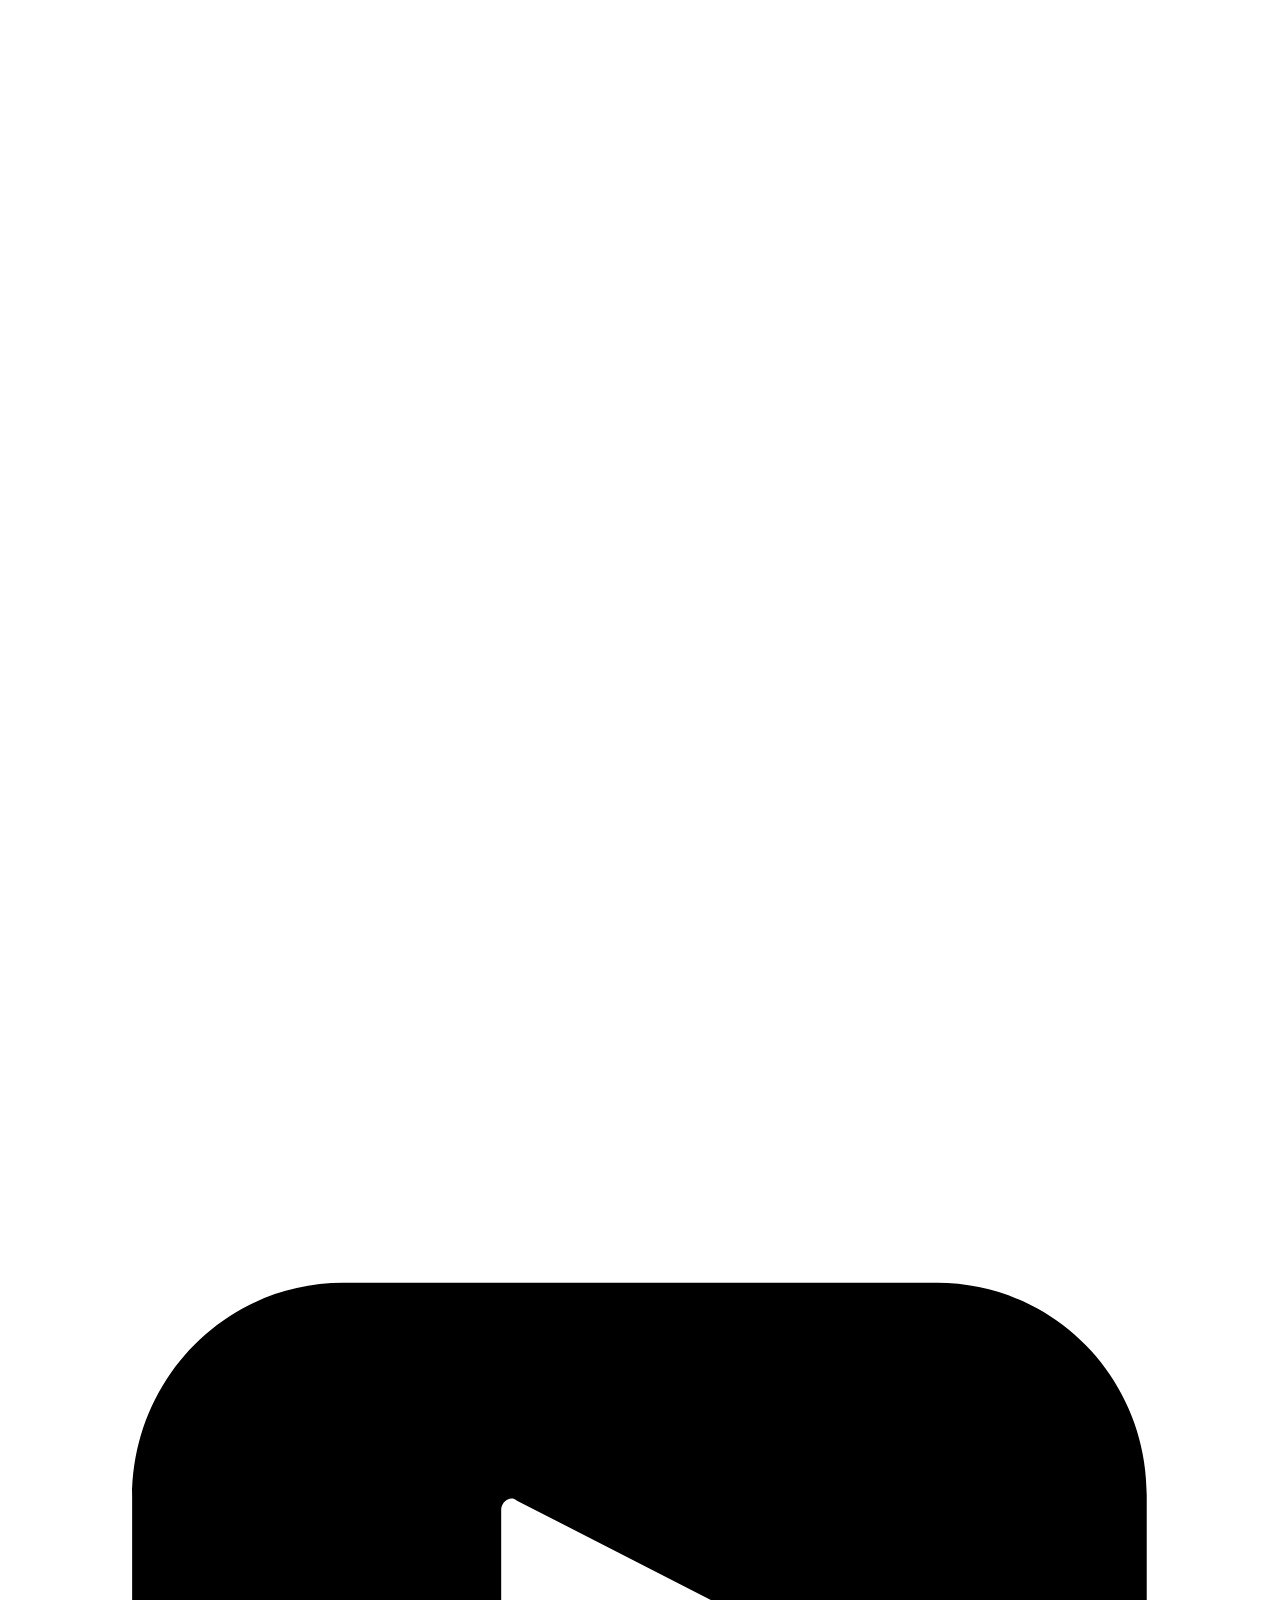
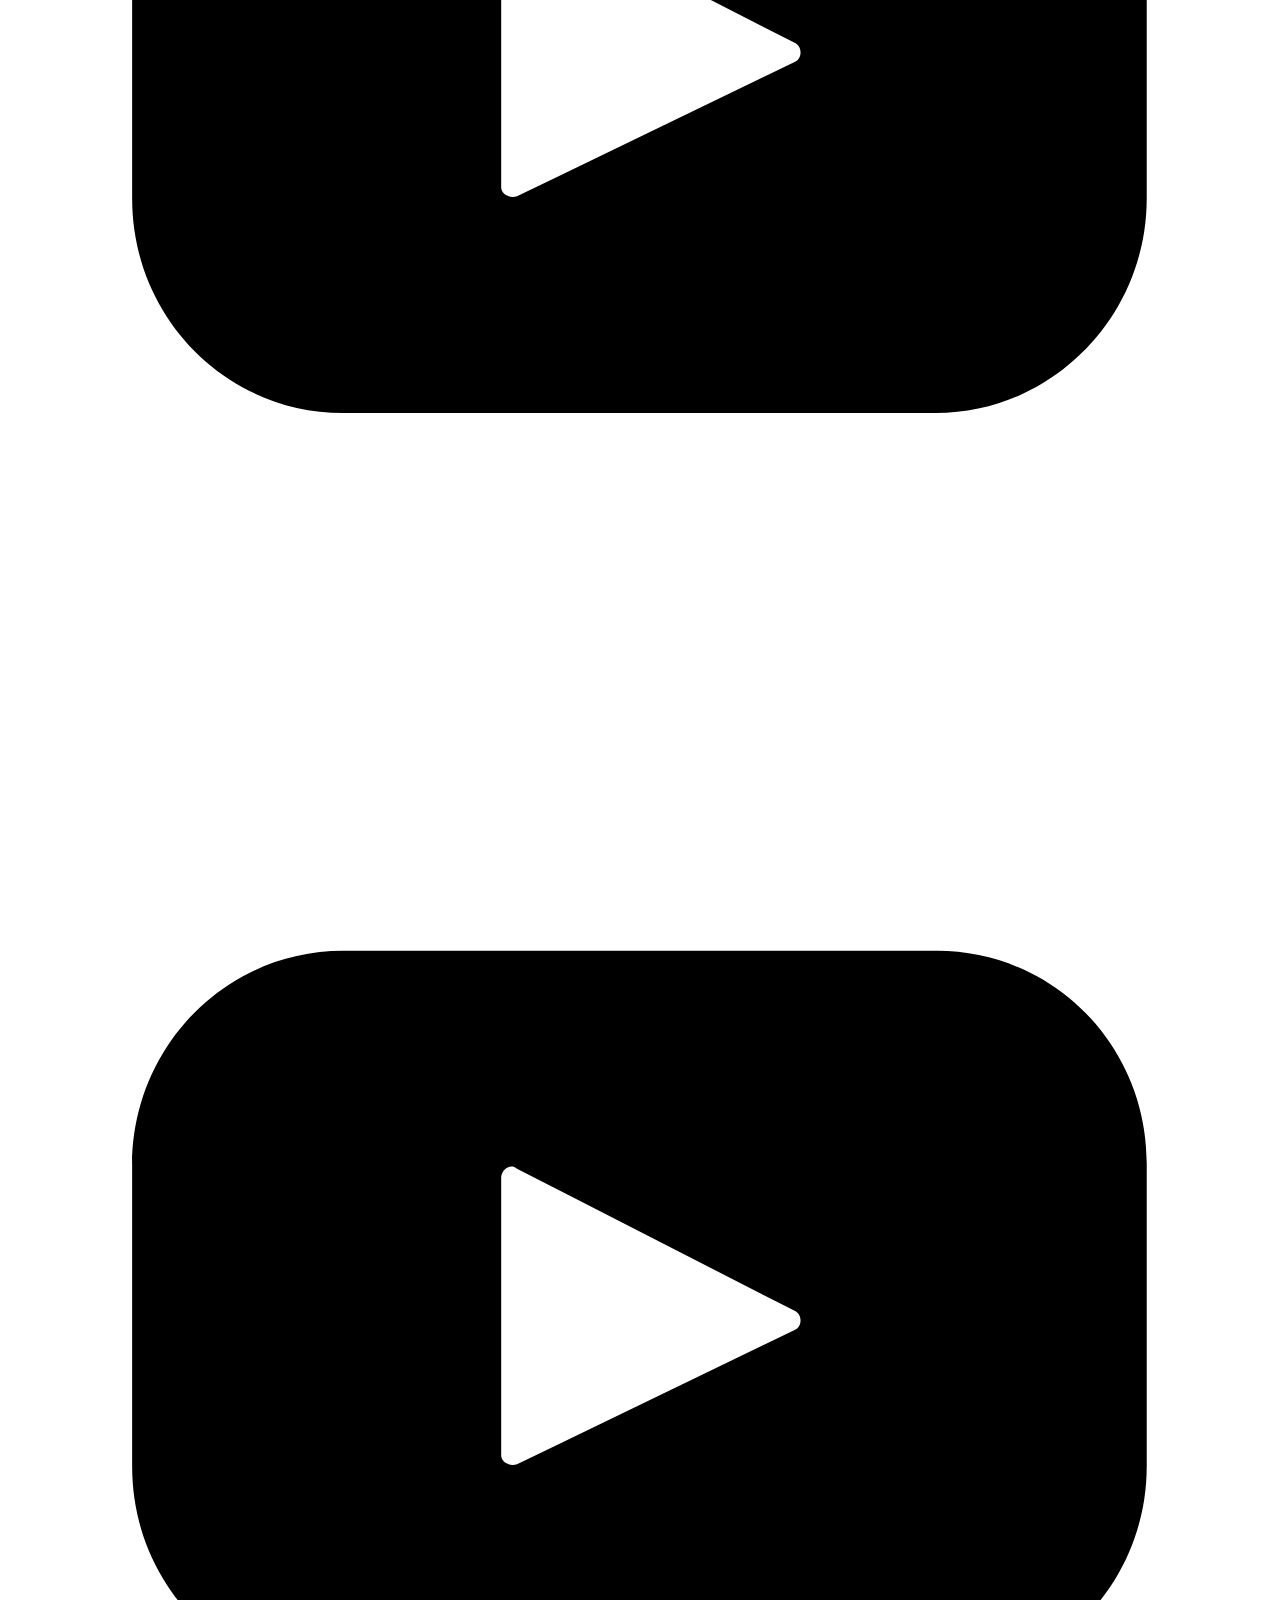
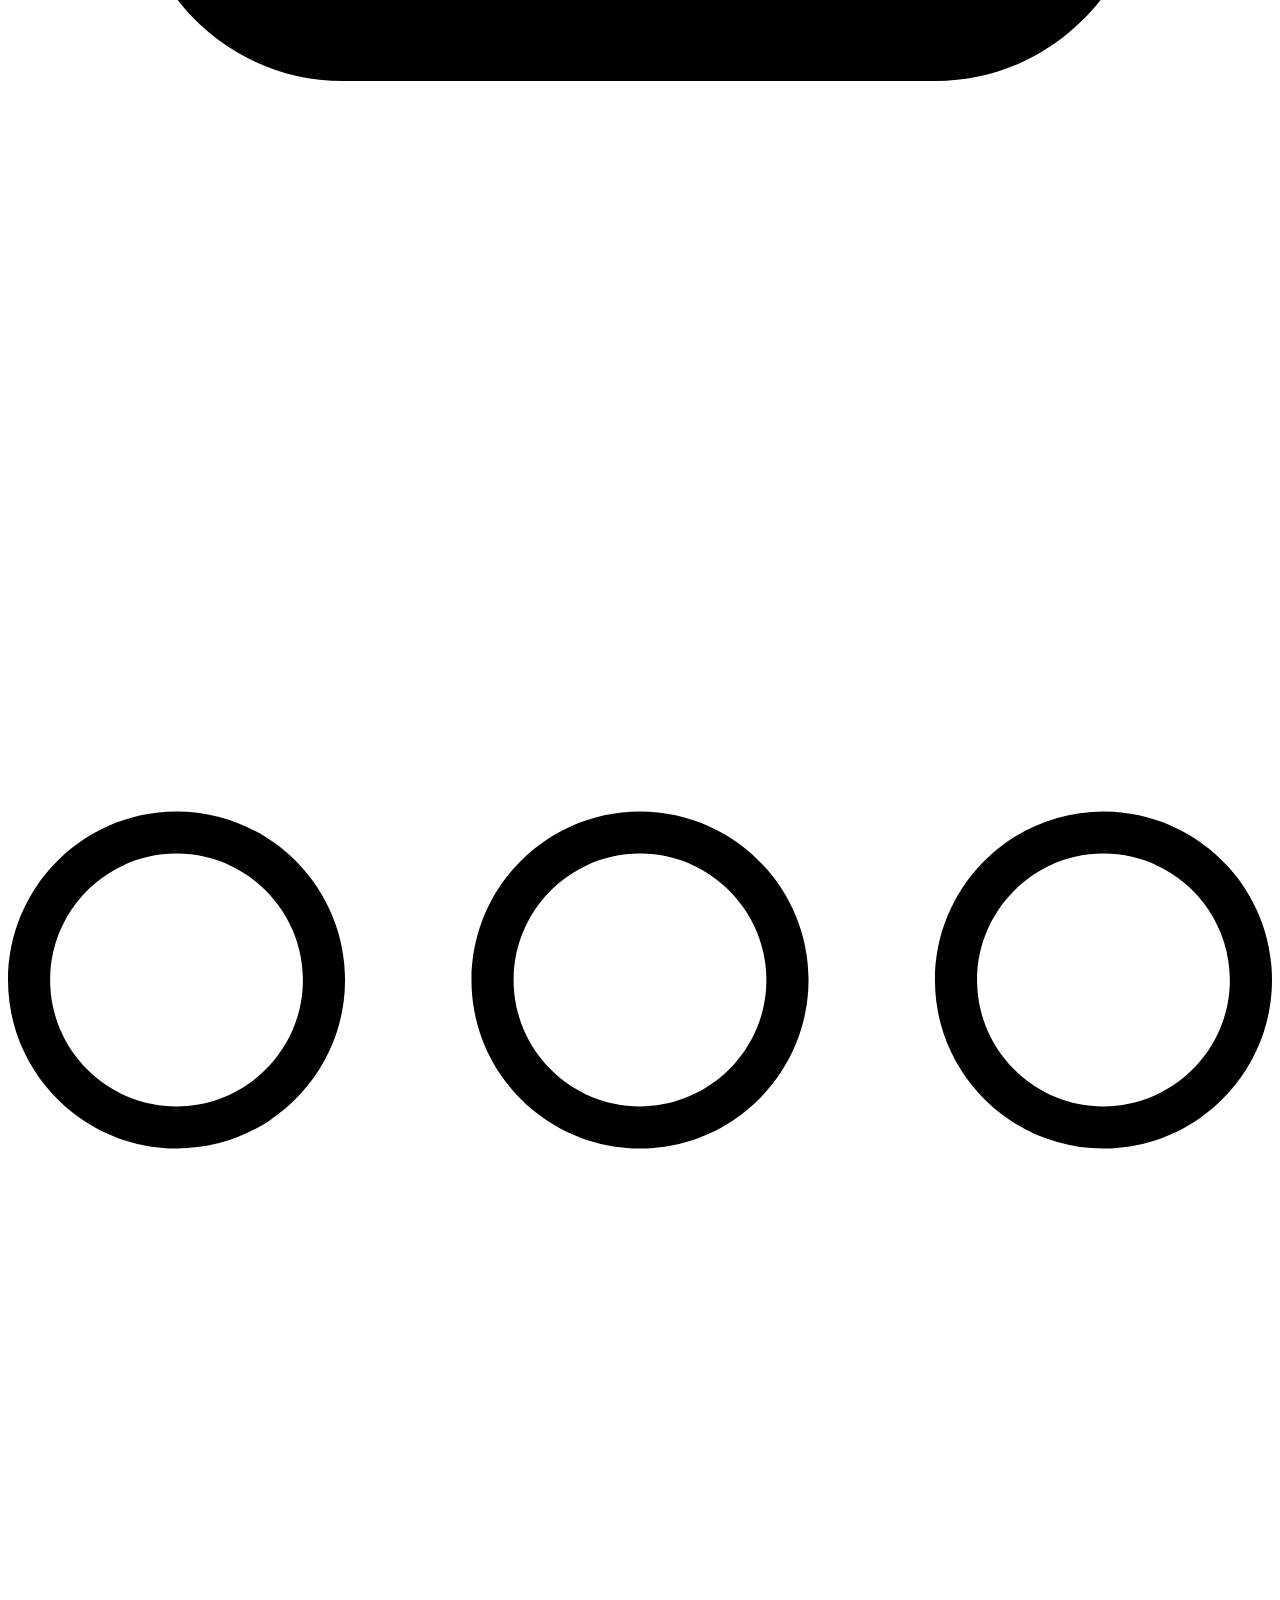
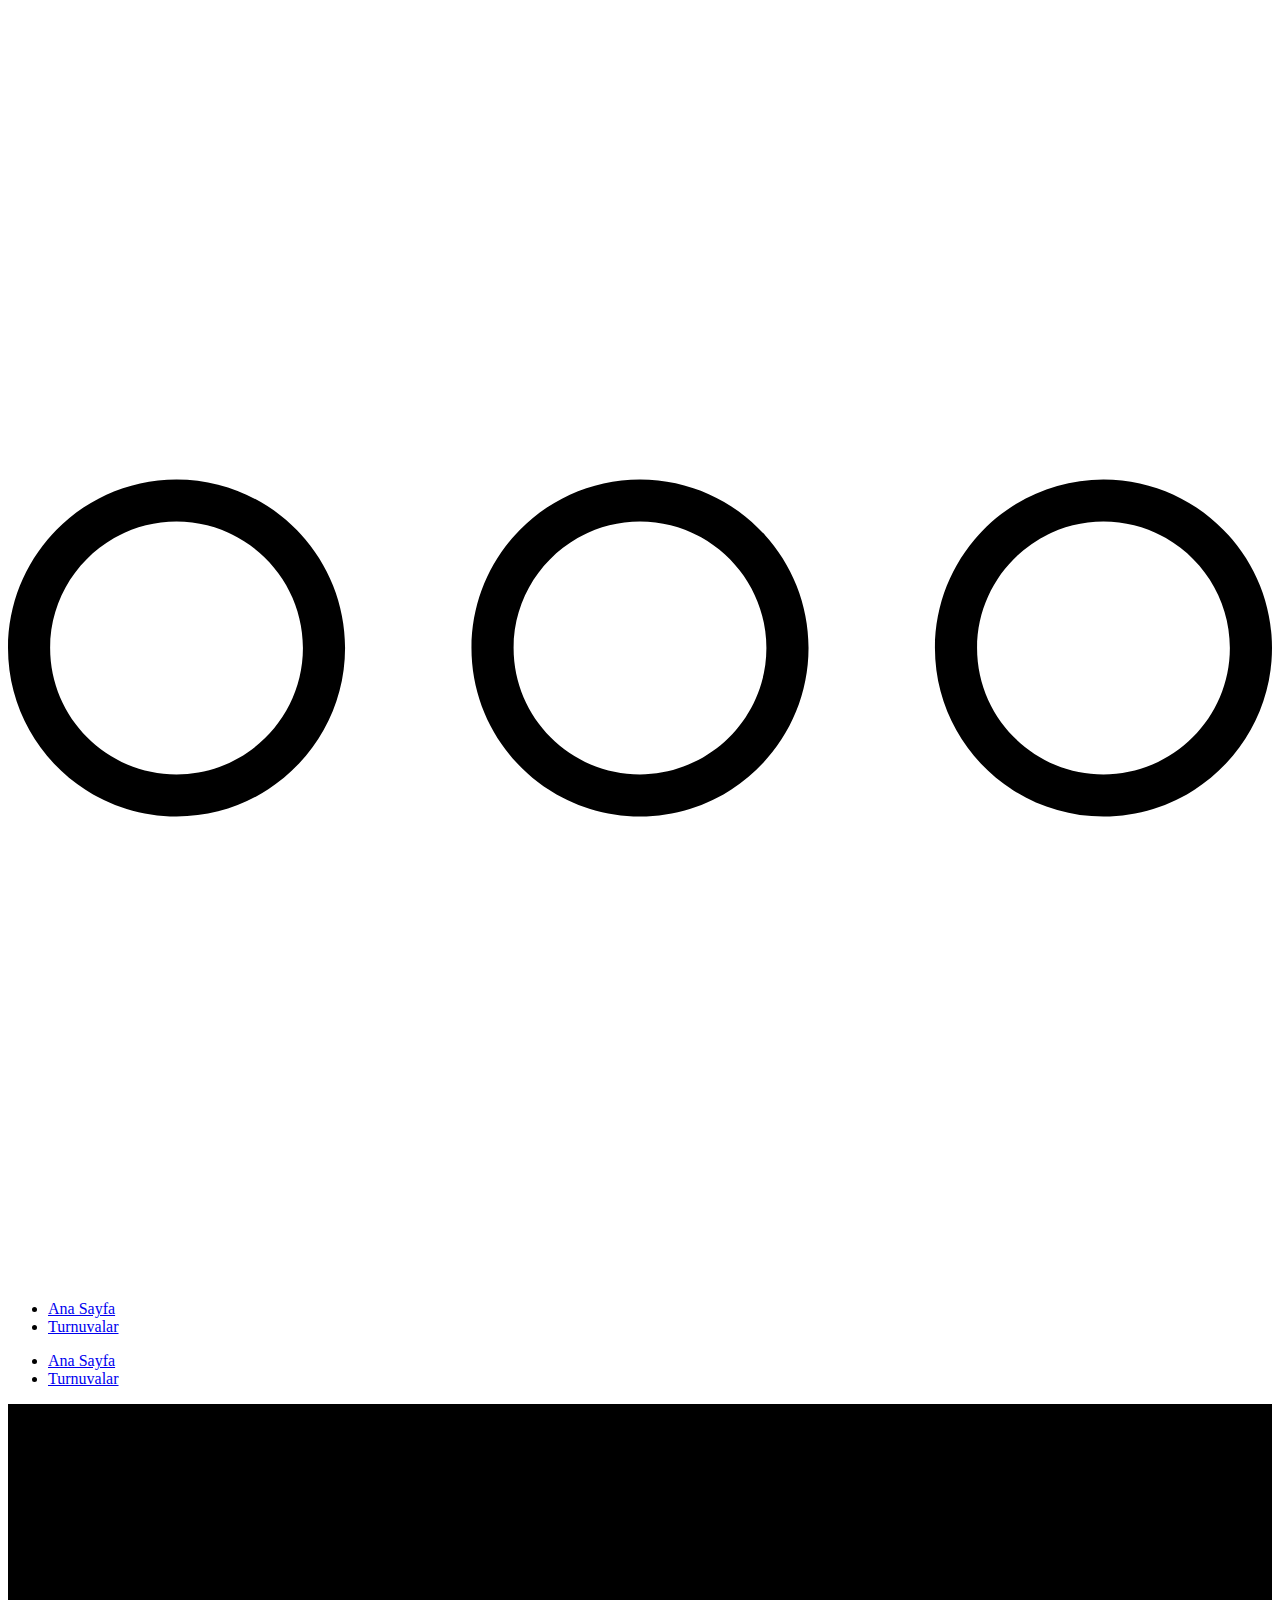
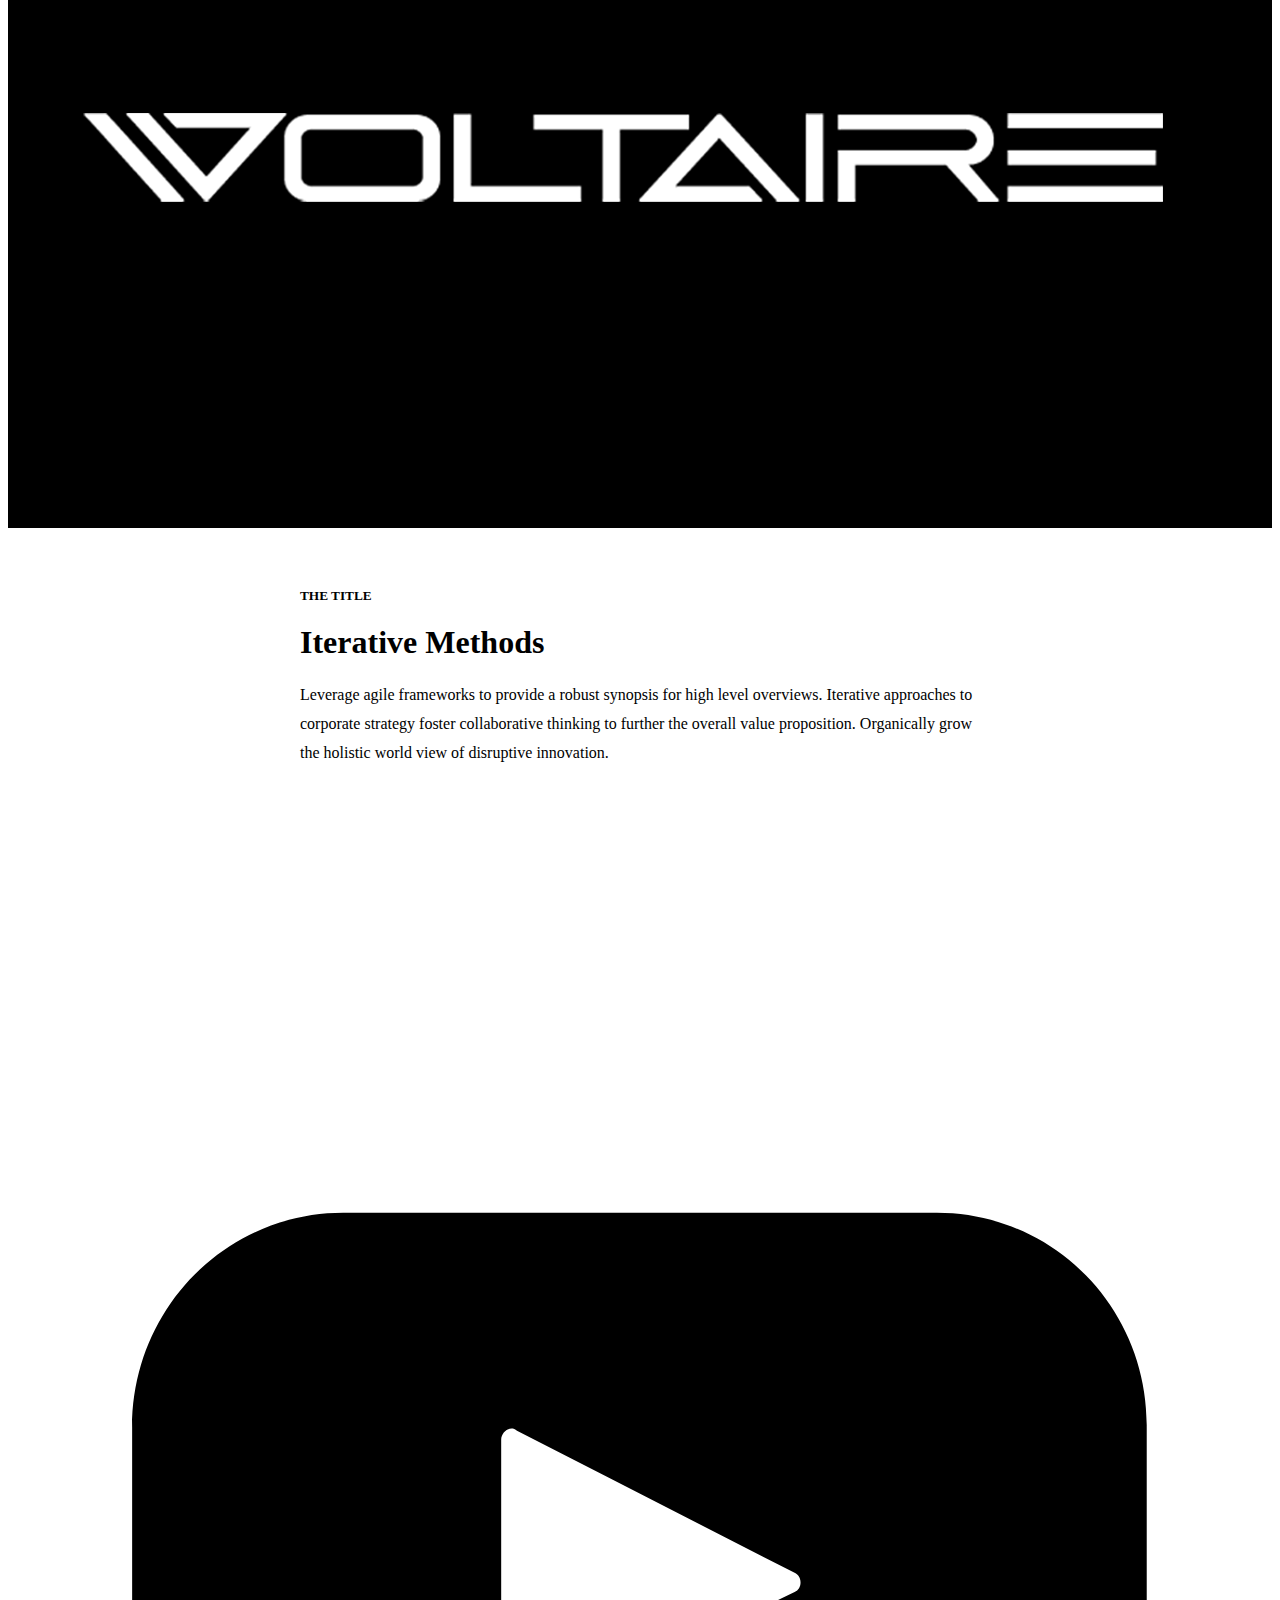
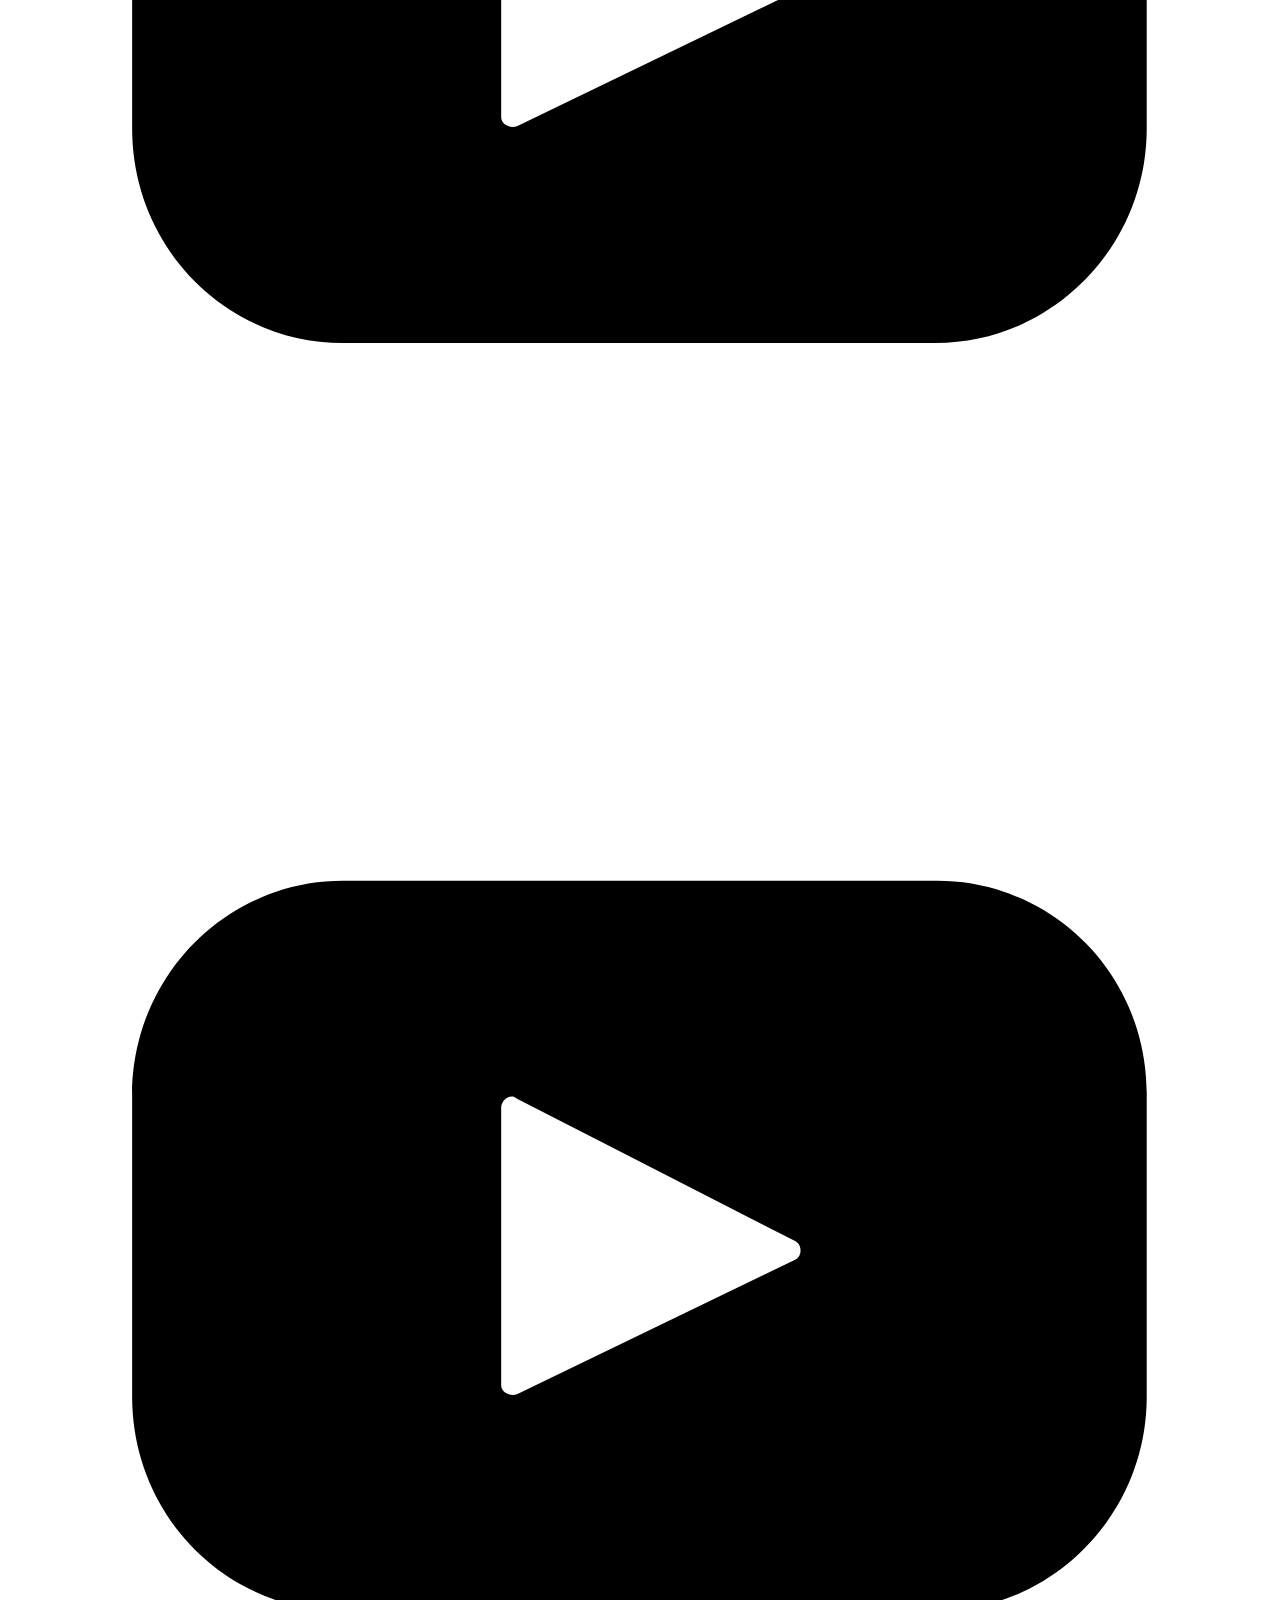
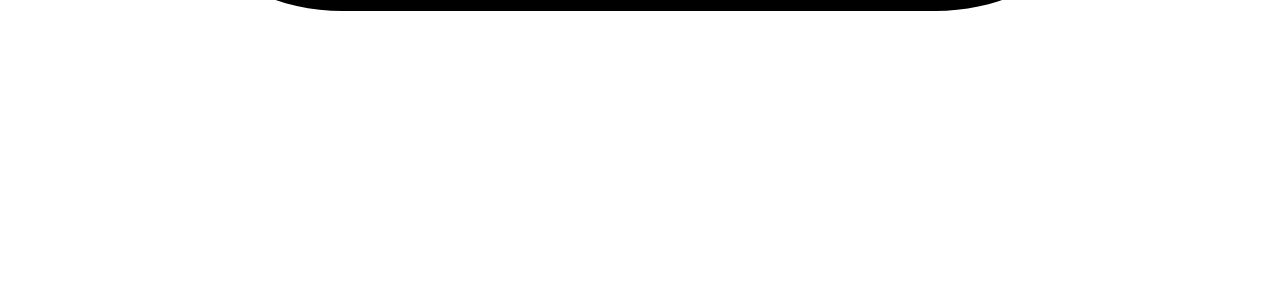
==== index.html @ 512071a7 "1.1" ====
<!DOCTYPE html>
<html style="font-size: 16px;">
  <head>
    <meta name="viewport" content="width=device-width, initial-scale=1.0">
    <meta charset="utf-8">
    <meta name="keywords" content="Iterative Methods">
    <meta name="description" content="">
    <meta name="page_type" content="np-template-header-footer-from-plugin">
    <title>Ana Sayfa</title>
    <link rel="stylesheet" href="nicepage.css" media="screen">
<link rel="stylesheet" href="Ana-Sayfa.css" media="screen">
    <script class="u-script" type="text/javascript" src="jquery.js" defer=""></script>
    <script class="u-script" type="text/javascript" src="nicepage.js" defer=""></script>
    <meta name="generator" content="Nicepage 3.3.7, nicepage.com">
    <link id="u-theme-google-font" rel="stylesheet" href="https://fonts.googleapis.com/css?family=Roboto:100,100i,300,300i,400,400i,500,500i,700,700i,900,900i|Open+Sans:300,300i,400,400i,600,600i,700,700i,800,800i">
    
    
    
    <script type="application/ld+json">{
		"@context": "http://schema.org",
		"@type": "Organization",
		"name": "site1",
		"url": "index.html",
		"logo": "images/Balksz-1.png",
		"sameAs": [
				"https://youtube.com/channel/UCOImsyqWCItpZQDWLKlPGmw",
				"https://youtube.com/channel/UCOImsyqWCItpZQDWLKlPGmw"
		]
}</script>
    <meta property="og:title" content="Ana Sayfa">
    <meta property="og:type" content="website">
    <meta name="theme-color" content="#478ac9">
    <link rel="canonical" href="index.html">
    <meta property="og:url" content="index.html">
  </head>
  <body data-home-page="Ana-Sayfa.html" data-home-page-title="Ana Sayfa" class="u-body"><header class="u-align-center-sm u-align-center-xs u-black u-clearfix u-header u-header" id="sec-87ba"><div class="u-clearfix u-sheet u-sheet-1">
        <a href="woltaire.go" class="u-image u-logo u-image-1" data-image-width="1000" data-image-height="1000" title="a">
          <img src="images/Balksz-1.png" class="u-logo-image u-logo-image-1" data-image-width="325">
        </a>
        <div class="u-social-icons u-spacing-10 u-social-icons-1">
          <a class="u-social-url" target="_blank" href="https://youtube.com/channel/UCOImsyqWCItpZQDWLKlPGmw"><span class="u-icon u-icon-circle u-social-type-logo u-social-youtube u-icon-1"><svg class="u-svg-link" preserveAspectRatio="xMidYMin slice" viewBox="0 0 112 112" style=""><use xmlns:xlink="http://www.w3.org/1999/xlink" xlink:href="#svg-aac1"></use></svg><svg xmlns="http://www.w3.org/2000/svg" xmlns:xlink="http://www.w3.org/1999/xlink" version="1.1" xml:space="preserve" class="u-svg-content" viewBox="0 0 112 112" x="0px" y="0px" id="svg-aac1"><path d="M82.3,24H29.7C19.3,24,11,32.5,11,43v26.7c0,10.5,8.3,19,18.7,19h52.5c10.3,0,18.7-8.5,18.7-19V43 C101,32.5,92.7,24,82.3,24L82.3,24z M69.7,57.6L45.1,69.5c-0.7,0.2-1.4-0.2-1.4-0.8V44.1c0-0.7,0.8-1.3,1.4-0.8l24.6,12.6 C70.4,56.2,70.4,57.3,69.7,57.6L69.7,57.6z"></path></svg></span>
          </a>
        </div>
        <nav class="u-align-left u-menu u-menu-dropdown u-offcanvas u-menu-1" data-responsive-from="MD">
          <div class="menu-collapse" style="font-size: 1rem; font-weight: 700; text-transform: uppercase;">
            <a class="u-active-black u-black u-border-2 u-border-active-grey-40 u-border-hover-white u-border-no-left u-border-no-right u-border-no-top u-border-white u-button-style u-custom-left-right-menu-spacing u-custom-padding-bottom u-custom-text-active-color u-custom-text-color u-custom-text-hover-color u-custom-text-shadow u-custom-top-bottom-menu-spacing u-hover-black u-nav-link u-text-body-color" href="#" style="text-shadow: 2px 2px 8px rgba(0,0,0,0.4);">
              <svg class="u-svg-link" preserveAspectRatio="xMidYMin slice" viewBox="0 0 60 60" style=""><use xmlns:xlink="http://www.w3.org/1999/xlink" xlink:href="#svg-4410"></use></svg>
              <svg xmlns="http://www.w3.org/2000/svg" xmlns:xlink="http://www.w3.org/1999/xlink" version="1.1" xml:space="preserve" class="u-svg-content" viewBox="0 0 60 60" x="0px" y="0px" id="svg-4410" style="enable-background:new 0 0 60 60;"><g><path d="M8,22c-4.411,0-8,3.589-8,8s3.589,8,8,8s8-3.589,8-8S12.411,22,8,22z M8,36c-3.309,0-6-2.691-6-6s2.691-6,6-6s6,2.691,6,6   S11.309,36,8,36z"></path><path d="M52,22c-4.411,0-8,3.589-8,8s3.589,8,8,8s8-3.589,8-8S56.411,22,52,22z M52,36c-3.309,0-6-2.691-6-6s2.691-6,6-6   s6,2.691,6,6S55.309,36,52,36z"></path><path d="M30,22c-4.411,0-8,3.589-8,8s3.589,8,8,8s8-3.589,8-8S34.411,22,30,22z M30,36c-3.309,0-6-2.691-6-6s2.691-6,6-6   s6,2.691,6,6S33.309,36,30,36z"></path>
</g></svg>
            </a>
          </div>
          <div class="u-custom-menu u-nav-container">
            <ul class="u-nav u-spacing-30 u-unstyled u-nav-1"><li class="u-nav-item"><a class="u-active-black u-black u-border-2 u-border-active-grey-40 u-border-hover-white u-border-no-left u-border-no-right u-border-no-top u-border-white u-button-style u-hover-black u-nav-link u-text-active-grey-40 u-text-hover-white u-text-white" href="Page-1.html" style="padding: 10px 0px;">Ana Sayfa</a>
</li><li class="u-nav-item"><a class="u-active-black u-black u-border-2 u-border-active-grey-40 u-border-hover-white u-border-no-left u-border-no-right u-border-no-top u-border-white u-button-style u-hover-black u-nav-link u-text-active-grey-40 u-text-hover-white u-text-white" href="Turnuvalar.html" style="padding: 10px 0px;">Turnuvalar</a>
</li></ul>
          </div>
          <div class="u-custom-menu u-nav-container-collapse">
            <div class="u-align-center u-black u-container-style u-inner-container-layout u-opacity u-opacity-95 u-sidenav">
              <div class="u-sidenav-overflow">
                <div class="u-menu-close"></div>
                <ul class="u-align-center u-nav u-popupmenu-items u-unstyled u-nav-2"><li class="u-nav-item"><a class="u-button-style u-nav-link" href="Page-1.html" style="padding: 10px 0px;">Ana Sayfa</a>
</li><li class="u-nav-item"><a class="u-button-style u-nav-link" href="Turnuvalar.html" style="padding: 10px 0px;">Turnuvalar</a>
</li></ul>
              </div>
            </div>
            <div class="u-black u-menu-overlay u-opacity u-opacity-70"></div>
          </div>
        </nav>
      </div></header>
    <section class="u-align-left u-clearfix u-image u-section-1" src="" data-image-width="1920" data-image-height="1080" id="sec-ee24">
      <div class="u-clearfix u-sheet u-sheet-1"></div>
    </section>
    <section class="u-align-center u-black u-clearfix u-section-2" id="sec-4f9f">
      <div class="u-clearfix u-sheet u-valign-middle u-sheet-1">
        <h5 class="u-text u-text-1">the title</h5>
        <h1 class="u-text u-text-2">Iterative Methods</h1>
        <p class="u-text u-text-3">Leverage agile frameworks to provide a robust synopsis for high level overviews. Iterative approaches to corporate strategy foster collaborative thinking to further the overall value proposition. Organically grow the holistic world view of
                disruptive innovation.</p>
      </div>
    </section>
    
    
    <footer class="u-black u-clearfix u-footer" id="sec-dd26"><div class="u-clearfix u-sheet u-valign-middle u-sheet-1">
        <div class="u-align-left u-social-icons u-spacing-10 u-social-icons-1" data-animation-name="zoomIn" data-animation-duration="1000" data-animation-delay="0" data-animation-direction="Down">
          <a class="u-social-url" target="_blank" href="https://youtube.com/channel/UCOImsyqWCItpZQDWLKlPGmw"><span class="u-icon u-icon-circle u-social-type-logo u-social-youtube u-icon-1"><svg class="u-svg-link" preserveAspectRatio="xMidYMin slice" viewBox="0 0 112 112" style=""><use xmlns:xlink="http://www.w3.org/1999/xlink" xlink:href="#svg-e52d"></use></svg><svg xmlns="http://www.w3.org/2000/svg" xmlns:xlink="http://www.w3.org/1999/xlink" version="1.1" xml:space="preserve" class="u-svg-content" viewBox="0 0 112 112" x="0px" y="0px" id="svg-e52d"><path d="M82.3,24H29.7C19.3,24,11,32.5,11,43v26.7c0,10.5,8.3,19,18.7,19h52.5c10.3,0,18.7-8.5,18.7-19V43 C101,32.5,92.7,24,82.3,24L82.3,24z M69.7,57.6L45.1,69.5c-0.7,0.2-1.4-0.2-1.4-0.8V44.1c0-0.7,0.8-1.3,1.4-0.8l24.6,12.6 C70.4,56.2,70.4,57.3,69.7,57.6L69.7,57.6z"></path></svg></span>
          </a>
        </div>
      </div></footer>
    
  </body>
</html>
---- Ana-Sayfa.css ----
.u-section-1 {
  background-image: url("images/almayzeyi1.png");
  background-position: 50% 50%;
}

.u-section-1 .u-sheet-1 {
  min-height: 724px;
}

@media (max-width: 1199px) {
  .u-section-1 .u-sheet-1 {
    min-height: 597px;
  }
}

@media (max-width: 991px) {
  .u-section-1 .u-sheet-1 {
    min-height: 457px;
  }
}

@media (max-width: 767px) {
  .u-section-1 .u-sheet-1 {
    min-height: 343px;
  }
}

@media (max-width: 575px) {
  .u-section-1 .u-sheet-1 {
    min-height: 216px;
  }
}.u-section-2 {
  background-image: none;
}

.u-section-2 .u-sheet-1 {
  min-height: 354px;
}

.u-section-2 .u-text-1 {
  text-transform: uppercase;
  width: 680px;
  margin: 60px auto 0;
}

.u-section-2 .u-text-2 {
  width: 680px;
  margin: 20px auto 0;
}

.u-section-2 .u-text-3 {
  line-height: 1.8;
  width: 680px;
  margin: 20px auto 60px;
}

@media (max-width: 991px) {
  .u-section-2 .u-sheet-1 {
    min-height: 260px;
  }
}

@media (max-width: 767px) {
  .u-section-2 .u-sheet-1 {
    min-height: 354px;
  }

  .u-section-2 .u-text-1 {
    width: 540px;
  }

  .u-section-2 .u-text-2 {
    width: 540px;
  }

  .u-section-2 .u-text-3 {
    width: 540px;
  }
}

@media (max-width: 575px) {
  .u-section-2 .u-text-1 {
    width: 340px;
  }

  .u-section-2 .u-text-2 {
    width: 340px;
  }

  .u-section-2 .u-text-3 {
    width: 340px;
  }
}
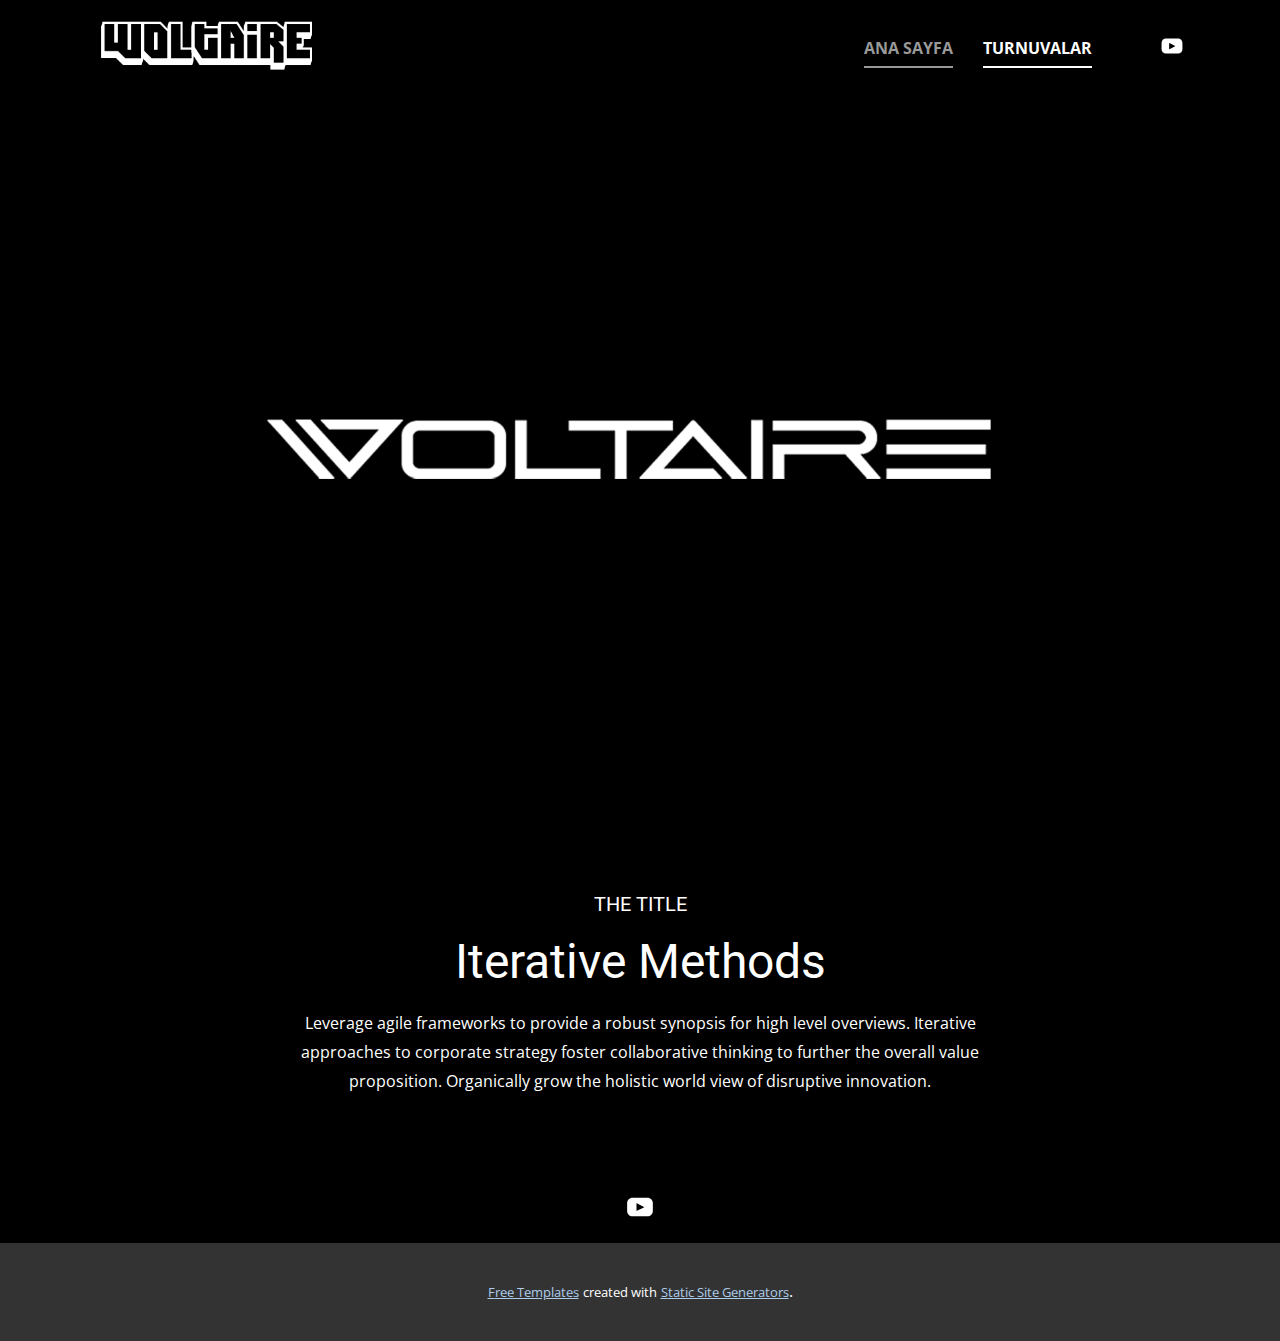
==== commit bc820bd3: "1.1" ====
--- a/index.html
+++ b/index.html
@@ -86,6 +86,16 @@
           </a>
         </div>
       </div></footer>
-    
+    <section class="u-backlink u-clearfix u-grey-80">
+      <a class="u-link" href="https://nicepage.com/templates" target="_blank">
+        <span>Free Templates</span>
+      </a>
+      <p class="u-text">
+        <span>created with</span>
+      </p>
+      <a class="u-link" href="https://nicepage.com/static-site-generator" target="_blank">
+        <span>Static Site Generators</span>
+      </a>. 
+    </section>
   </body>
 </html>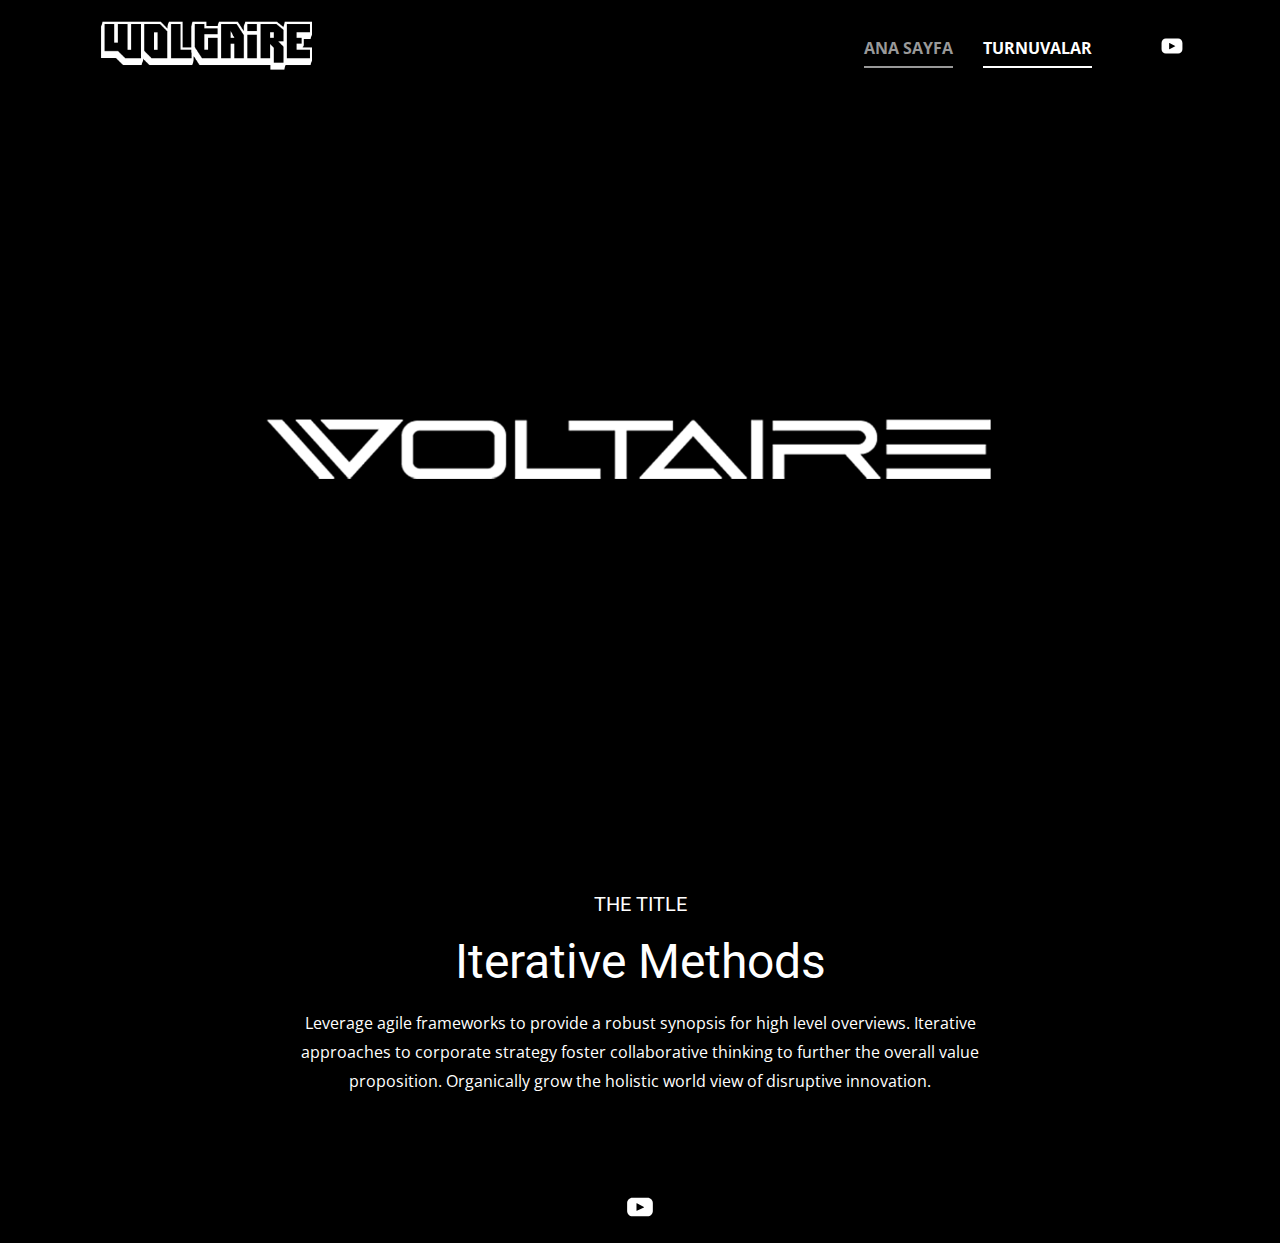
==== commit 76602b1a: "1.2" ====
--- a/index.html
+++ b/index.html
@@ -86,16 +86,6 @@
           </a>
         </div>
       </div></footer>
-    <section class="u-backlink u-clearfix u-grey-80">
-      <a class="u-link" href="https://nicepage.com/templates" target="_blank">
-        <span>Free Templates</span>
-      </a>
-      <p class="u-text">
-        <span>created with</span>
-      </p>
-      <a class="u-link" href="https://nicepage.com/static-site-generator" target="_blank">
-        <span>Static Site Generators</span>
-      </a>. 
-    </section>
+    
   </body>
 </html>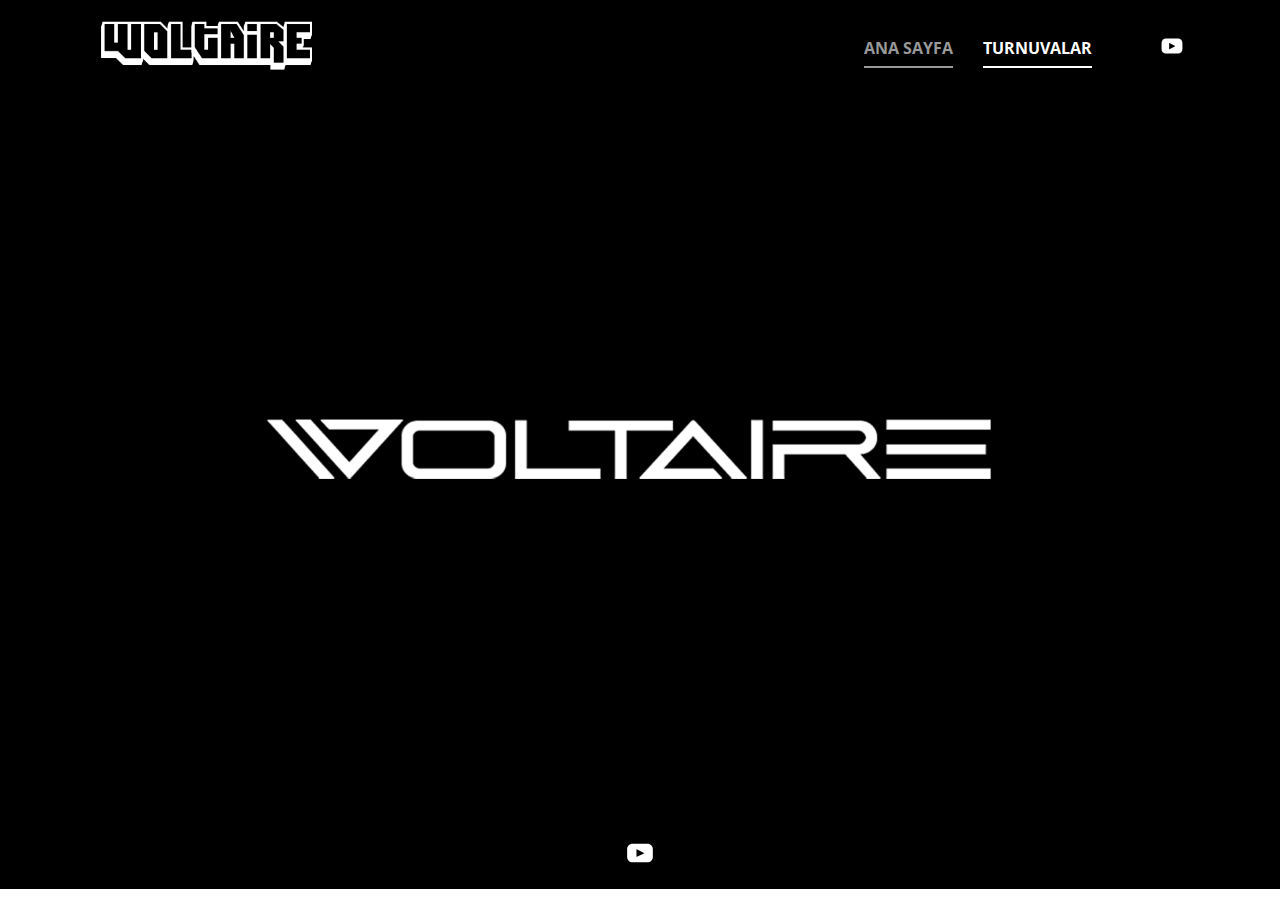
==== commit 3e749074: "1.2" ====
--- a/index.html
+++ b/index.html
@@ -70,14 +70,7 @@
     <section class="u-align-left u-clearfix u-image u-section-1" src="" data-image-width="1920" data-image-height="1080" id="sec-ee24">
       <div class="u-clearfix u-sheet u-sheet-1"></div>
     </section>
-    <section class="u-align-center u-black u-clearfix u-section-2" id="sec-4f9f">
-      <div class="u-clearfix u-sheet u-valign-middle u-sheet-1">
-        <h5 class="u-text u-text-1">the title</h5>
-        <h1 class="u-text u-text-2">Iterative Methods</h1>
-        <p class="u-text u-text-3">Leverage agile frameworks to provide a robust synopsis for high level overviews. Iterative approaches to corporate strategy foster collaborative thinking to further the overall value proposition. Organically grow the holistic world view of
-                disruptive innovation.</p>
-      </div>
-    </section>
+    
     
     
     <footer class="u-black u-clearfix u-footer" id="sec-dd26"><div class="u-clearfix u-sheet u-valign-middle u-sheet-1">
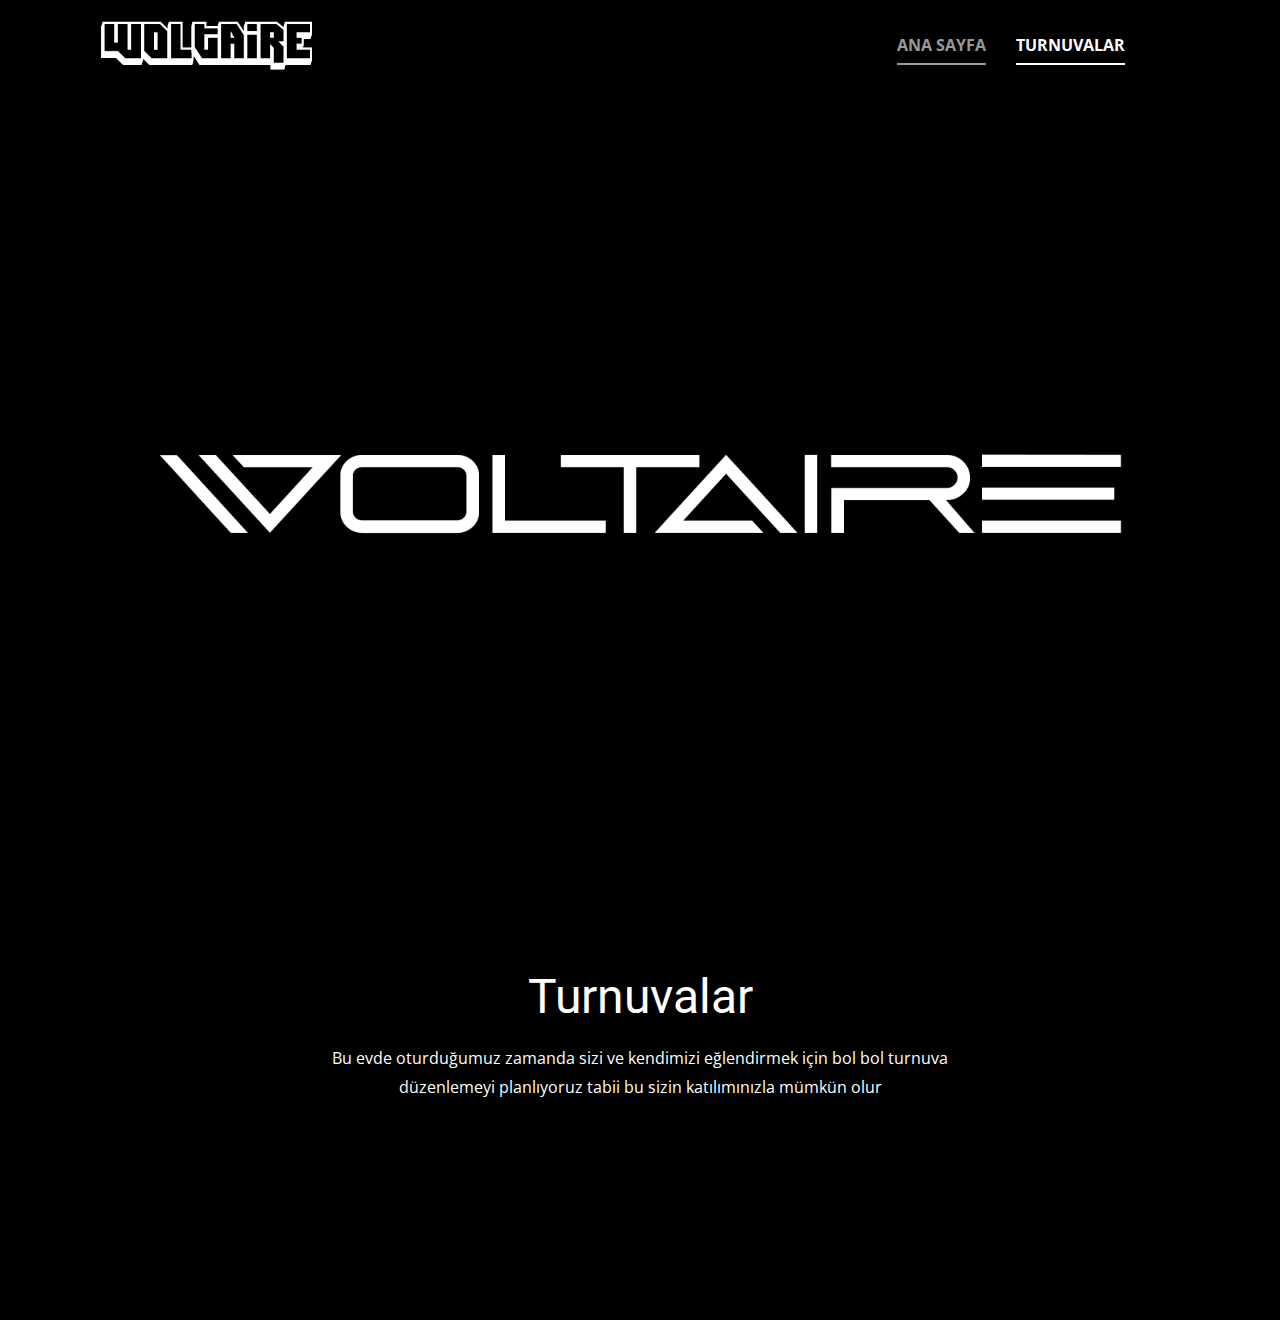
==== commit 960ad1a4: "1.2" ====
--- a/index.html
+++ b/index.html
@@ -21,11 +21,7 @@
 		"@type": "Organization",
 		"name": "site1",
 		"url": "index.html",
-		"logo": "images/Balksz-1.png",
-		"sameAs": [
-				"https://youtube.com/channel/UCOImsyqWCItpZQDWLKlPGmw",
-				"https://youtube.com/channel/UCOImsyqWCItpZQDWLKlPGmw"
-		]
+		"logo": "images/Balksz-1.png"
 }</script>
     <meta property="og:title" content="Ana Sayfa">
     <meta property="og:type" content="website">
@@ -37,10 +33,6 @@
         <a href="woltaire.go" class="u-image u-logo u-image-1" data-image-width="1000" data-image-height="1000" title="a">
           <img src="images/Balksz-1.png" class="u-logo-image u-logo-image-1" data-image-width="325">
         </a>
-        <div class="u-social-icons u-spacing-10 u-social-icons-1">
-          <a class="u-social-url" target="_blank" href="https://youtube.com/channel/UCOImsyqWCItpZQDWLKlPGmw"><span class="u-icon u-icon-circle u-social-type-logo u-social-youtube u-icon-1"><svg class="u-svg-link" preserveAspectRatio="xMidYMin slice" viewBox="0 0 112 112" style=""><use xmlns:xlink="http://www.w3.org/1999/xlink" xlink:href="#svg-aac1"></use></svg><svg xmlns="http://www.w3.org/2000/svg" xmlns:xlink="http://www.w3.org/1999/xlink" version="1.1" xml:space="preserve" class="u-svg-content" viewBox="0 0 112 112" x="0px" y="0px" id="svg-aac1"><path d="M82.3,24H29.7C19.3,24,11,32.5,11,43v26.7c0,10.5,8.3,19,18.7,19h52.5c10.3,0,18.7-8.5,18.7-19V43 C101,32.5,92.7,24,82.3,24L82.3,24z M69.7,57.6L45.1,69.5c-0.7,0.2-1.4-0.2-1.4-0.8V44.1c0-0.7,0.8-1.3,1.4-0.8l24.6,12.6 C70.4,56.2,70.4,57.3,69.7,57.6L69.7,57.6z"></path></svg></span>
-          </a>
-        </div>
         <nav class="u-align-left u-menu u-menu-dropdown u-offcanvas u-menu-1" data-responsive-from="MD">
           <div class="menu-collapse" style="font-size: 1rem; font-weight: 700; text-transform: uppercase;">
             <a class="u-active-black u-black u-border-2 u-border-active-grey-40 u-border-hover-white u-border-no-left u-border-no-right u-border-no-top u-border-white u-button-style u-custom-left-right-menu-spacing u-custom-padding-bottom u-custom-text-active-color u-custom-text-color u-custom-text-hover-color u-custom-text-shadow u-custom-top-bottom-menu-spacing u-hover-black u-nav-link u-text-body-color" href="#" style="text-shadow: 2px 2px 8px rgba(0,0,0,0.4);">
@@ -70,15 +62,15 @@
     <section class="u-align-left u-clearfix u-image u-section-1" src="" data-image-width="1920" data-image-height="1080" id="sec-ee24">
       <div class="u-clearfix u-sheet u-sheet-1"></div>
     </section>
+    <section class="u-align-center u-black u-clearfix u-section-2" id="sec-4f9f">
+      <div class="u-clearfix u-sheet u-sheet-1">
+        <h1 class="u-text u-text-1">Turnuvalar</h1>
+        <p class="u-text u-text-2">Bu evde oturduğumuz zamanda sizi ve kendimizi eğlendirmek için bol bol turnuva düzenlemeyi planlıyoruz tabii bu sizin katılımınızla mümkün olur</p>
+      </div>
+    </section>
     
     
-    
-    <footer class="u-black u-clearfix u-footer" id="sec-dd26"><div class="u-clearfix u-sheet u-valign-middle u-sheet-1">
-        <div class="u-align-left u-social-icons u-spacing-10 u-social-icons-1" data-animation-name="zoomIn" data-animation-duration="1000" data-animation-delay="0" data-animation-direction="Down">
-          <a class="u-social-url" target="_blank" href="https://youtube.com/channel/UCOImsyqWCItpZQDWLKlPGmw"><span class="u-icon u-icon-circle u-social-type-logo u-social-youtube u-icon-1"><svg class="u-svg-link" preserveAspectRatio="xMidYMin slice" viewBox="0 0 112 112" style=""><use xmlns:xlink="http://www.w3.org/1999/xlink" xlink:href="#svg-e52d"></use></svg><svg xmlns="http://www.w3.org/2000/svg" xmlns:xlink="http://www.w3.org/1999/xlink" version="1.1" xml:space="preserve" class="u-svg-content" viewBox="0 0 112 112" x="0px" y="0px" id="svg-e52d"><path d="M82.3,24H29.7C19.3,24,11,32.5,11,43v26.7c0,10.5,8.3,19,18.7,19h52.5c10.3,0,18.7-8.5,18.7-19V43 C101,32.5,92.7,24,82.3,24L82.3,24z M69.7,57.6L45.1,69.5c-0.7,0.2-1.4-0.2-1.4-0.8V44.1c0-0.7,0.8-1.3,1.4-0.8l24.6,12.6 C70.4,56.2,70.4,57.3,69.7,57.6L69.7,57.6z"></path></svg></span>
-          </a>
-        </div>
-      </div></footer>
+    <footer class="u-align-left u-black u-clearfix u-footer" id="sec-dd26"><div class="u-clearfix u-sheet u-sheet-1"></div></footer>
     
   </body>
 </html>--- a/Ana-Sayfa.css
+++ b/Ana-Sayfa.css
@@ -1,33 +1,33 @@
 .u-section-1 {
-  background-image: url("images/almayzeyi1.png");
+  background-image: url("images/Balksz-4.png");
   background-position: 50% 50%;
 }
 
 .u-section-1 .u-sheet-1 {
-  min-height: 724px;
+  min-height: 801px;
 }
 
 @media (max-width: 1199px) {
   .u-section-1 .u-sheet-1 {
-    min-height: 597px;
+    min-height: 660px;
   }
 }
 
 @media (max-width: 991px) {
   .u-section-1 .u-sheet-1 {
-    min-height: 457px;
+    min-height: 506px;
   }
 }
 
 @media (max-width: 767px) {
   .u-section-1 .u-sheet-1 {
-    min-height: 343px;
+    min-height: 380px;
   }
 }
 
 @media (max-width: 575px) {
   .u-section-1 .u-sheet-1 {
-    min-height: 216px;
+    min-height: 239px;
   }
 }.u-section-2 {
   background-image: none;
@@ -38,17 +38,11 @@
 }
 
 .u-section-2 .u-text-1 {
-  text-transform: uppercase;
   width: 680px;
-  margin: 60px auto 0;
+  margin: 77px auto 0;
 }
 
 .u-section-2 .u-text-2 {
-  width: 680px;
-  margin: 20px auto 0;
-}
-
-.u-section-2 .u-text-3 {
   line-height: 1.8;
   width: 680px;
   margin: 20px auto 60px;
@@ -72,10 +66,6 @@
   .u-section-2 .u-text-2 {
     width: 540px;
   }
-
-  .u-section-2 .u-text-3 {
-    width: 540px;
-  }
 }
 
 @media (max-width: 575px) {
@@ -86,8 +76,4 @@
   .u-section-2 .u-text-2 {
     width: 340px;
   }
-
-  .u-section-2 .u-text-3 {
-    width: 340px;
-  }
 }